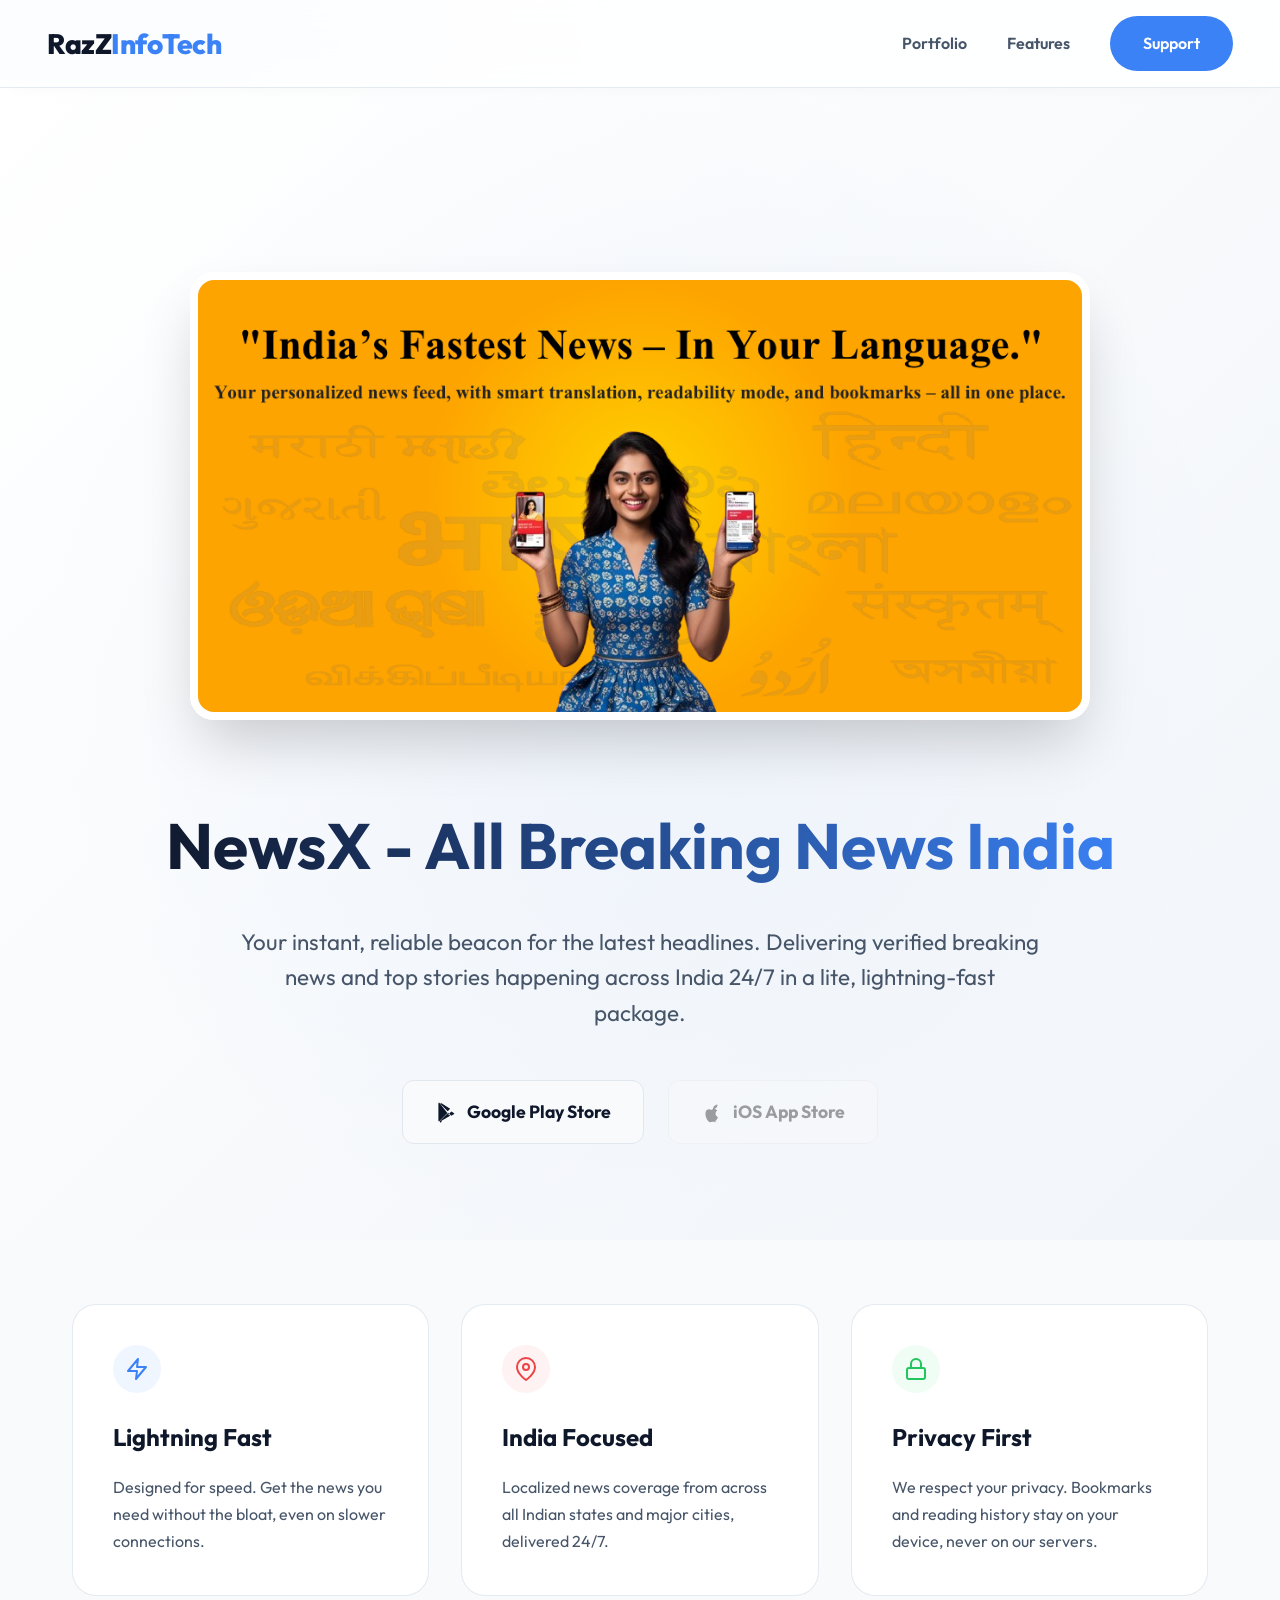
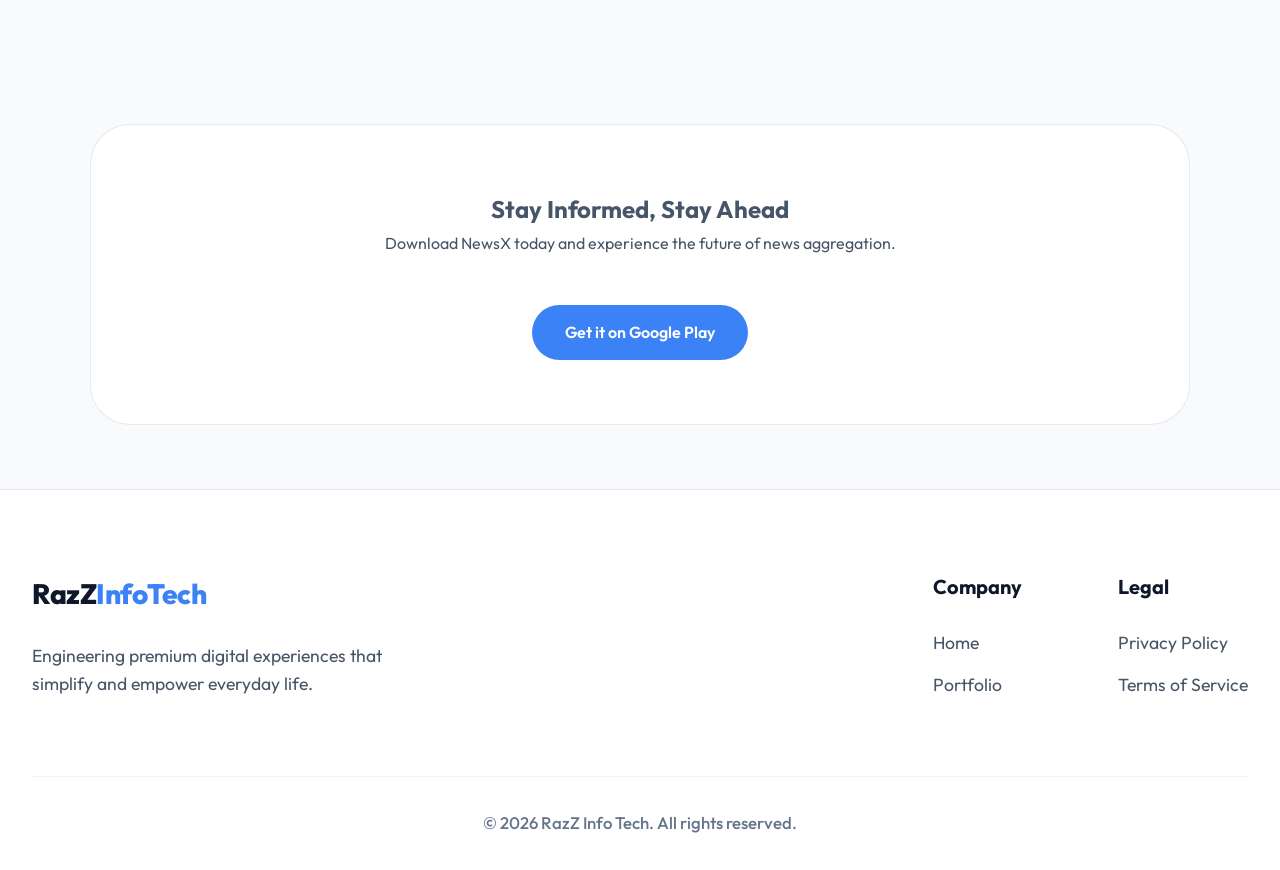
==== newsx.html @ 95f88bb5 "Add files via upload" ====
<!DOCTYPE html>
<html lang="en">
<head>
    <meta charset="UTF-8">
    <meta name="viewport" content="width=device-width, initial-scale=1.0">
    <title>NewsX - All Breaking News India | RazZ Info Tech</title>
    <meta name="description" content="Get real-time Indian news with NewsX. Fast, lite, and privacy-focused news aggregator for the latest headlines.">
    <link rel="stylesheet" href="styles.css">
    <link rel="preconnect" href="https://fonts.googleapis.com">
    <link rel="preconnect" href="https://fonts.gstatic.com" crossorigin>
    <link href="https://fonts.googleapis.com/css2?family=Outfit:wght@300;400;500;600;700;800&display=swap" rel="stylesheet">
</head>
<body>
    <!-- Navbar -->
    <nav class="navbar">
        <div class="nav-content">
            <a href="index.html" style="text-decoration: none;"><div class="logo">RazZ<span>InfoTech</span></div></a>
            <ul class="nav-links">
                <li><a href="index.html#applications">Portfolio</a></li>
                <li><a href="#features">Features</a></li>
                <li><a href="index.html#contact" class="btn-primary nav-btn">Support</a></li>
            </ul>
        </div>
    </nav>

    <!-- App Hero Section -->
    <header class="app-hero">
        <div class="app-hero-content animate-on-scroll">
            <img src="Feature_graphics.png" alt="NewsX Feature Graphic" class="app-feature-graphic">
            <h1>NewsX - All Breaking News India</h1>
            <p class="hero-desc">Your instant, reliable beacon for the latest headlines. Delivering verified breaking news and top stories happening across India 24/7 in a lite, lightning-fast package.</p>
            
            <div class="hero-actions" style="justify-content: center;">
                <a href="https://play.google.com/store/apps/details?id=com.kv.newsx.lite" target="_blank" class="store-btn" style="padding: 1rem 2rem; font-size: 1.1rem;">
                    <svg viewBox="0 0 24 24" width="24" height="24" fill="currentColor"><path d="M4 2.529C3.606 2.766 3.398 3.256 3.398 3.864v16.273c0 .607.208 1.098.602 1.334l.053.03 8.35-8.384v-.234L4.053 2.5l-.053.029zM12.923 12.39L16.28 15.75l2.457-1.393c.7-.393.7-1.042 0-1.436L16.28 11.53l-3.357 3.358v-2.498zm-8.23-9.176l8.03 8.046 2.454-2.46L6.5 3.37c-.7-.394-1.258-.066-1.258.742l-.55-1.018zM6.5 20.63l8.675-4.945-2.455-2.46-8.03 8.046.55 1.018c0 .808.56.113 1.26-.28z"/></svg>
                    Google Play Store
                </a>
                <a href="#" class="store-btn disabled" style="padding: 1rem 2rem; font-size: 1.1rem;">
                    <svg viewBox="0 0 24 24" width="24" height="24" fill="currentColor"><path d="M16.365 21.442c-.528.252-1.291.688-2.094.688s-1.411-.328-2.527-.328c-1.144 0-1.802.34-2.556.34-.841 0-1.74-.528-2.465-1.57C5.034 18.156 3.659 13.916 4.978 11.08c.552-1.189 1.625-1.928 2.825-1.928 1.055 0 1.956.657 2.527.657.57 0 1.57-.743 2.888-.743 1.259 0 2.373.57 3.064 1.543-2.613 1.514-2.186 5.414.656 6.543-.585 1.5-1.682 3.125-2.738 4.258-.29.317-.61.644-1.026.832h.001zM11.972 9.088c-.143-2.484 2.14-4.57 4.542-4.685.257 2.427-2.14 4.885-4.542 4.685z"/></svg>
                    iOS App Store
                </a>
            </div>
        </div>
    </header>

    <main id="features">
        <section class="feature-grid">
            <div class="feature-item animate-on-scroll delay-1">
                <div class="contact-icon" style="margin-bottom: 1.5rem; width: fit-content;">
                    <svg width="24" height="24" viewBox="0 0 24 24" fill="none" stroke="currentColor" stroke-width="2" stroke-linecap="round" stroke-linejoin="round"><path d="M13 2L3 14h9l-1 8 10-12h-9l1-8z"/></svg>
                </div>
                <h3>Lightning Fast</h3>
                <p>Designed for speed. Get the news you need without the bloat, even on slower connections.</p>
            </div>
            <div class="feature-item animate-on-scroll delay-2">
                <div class="contact-icon" style="margin-bottom: 1.5rem; width: fit-content; background: #fef2f2; color: #ef4444;">
                    <svg width="24" height="24" viewBox="0 0 24 24" fill="none" stroke="currentColor" stroke-width="2" stroke-linecap="round" stroke-linejoin="round"><path d="M21 10c0 7-9 13-9 13s-9-6-9-13a9 9 0 0 1 18 0z"/><circle cx="12" cy="10" r="3"/></svg>
                </div>
                <h3>India Focused</h3>
                <p>Localized news coverage from across all Indian states and major cities, delivered 24/7.</p>
            </div>
            <div class="feature-item animate-on-scroll delay-3">
                <div class="contact-icon" style="margin-bottom: 1.5rem; width: fit-content; background: #f0fdf4; color: #22c55e;">
                    <svg width="24" height="24" viewBox="0 0 24 24" fill="none" stroke="currentColor" stroke-width="2" stroke-linecap="round" stroke-linejoin="round"><rect width="18" height="11" x="3" y="11" rx="2" ry="2"/><path d="M7 11V7a5 5 0 0 1 10 0v4"/></svg>
                </div>
                <h3>Privacy First</h3>
                <p>We respect your privacy. Bookmarks and reading history stay on your device, never on our servers.</p>
            </div>
        </section>

        <!-- CTA Section -->
        <section class="app-cta-section animate-on-scroll">
            <div class="cta-content">
                <h2>Stay Informed, Stay Ahead</h2>
                <p>Download NewsX today and experience the future of news aggregation.</p>
                <div class="hero-actions" style="justify-content: center;">
                    <a href="https://play.google.com/store/apps/details?id=com.kv.newsx.lite" target="_blank" class="btn-primary">Get it on Google Play</a>
                </div>
            </div>
        </section>
    </main>

    <footer class="footer">
        <div class="footer-wrapper">
            <div class="footer-brand">
                <div class="footer-logo">RazZ<span>InfoTech</span></div>
                <p>Engineering premium digital experiences that simplify and empower everyday life.</p>
            </div>
            <div class="footer-links">
                <div class="link-group">
                    <h4>Company</h4>
                    <a href="index.html">Home</a>
                    <a href="index.html#applications">Portfolio</a>
                </div>
                <div class="link-group">
                    <h4>Legal</h4>
                    <a href="privacy-policy.html">Privacy Policy</a>
                    <a href="terms-of-service.html">Terms of Service</a>
                </div>
            </div>
        </div>
        <div class="footer-bottom">
            <p>&copy; 2026 RazZ Info Tech. All rights reserved.</p>
        </div>
    </footer>

    <script>
        document.addEventListener("DOMContentLoaded", () => {
            const observerOptions = {
                root: null,
                rootMargin: '0px',
                threshold: 0.15
            };

            const observer = new IntersectionObserver((entries, observer) => {
                entries.forEach(entry => {
                    if (entry.isIntersecting) {
                        entry.target.classList.add('is-visible');
                        observer.unobserve(entry.target);
                    }
                });
            }, observerOptions);

            const animatedElements = document.querySelectorAll('.animate-on-scroll');
            animatedElements.forEach(el => observer.observe(el));
        });
    </script>
</body>
</html>
---- styles.css ----
:root {
    --bg-main: #f8fafc;
    --text-heading: #0f172a;
    --text-body: #475569;
    --primary-accent: #3b82f6;
    --primary-hover: #2563eb;
    --card-bg: rgba(255, 255, 255, 0.9);
    --card-border: rgba(226, 232, 240, 0.9);
    --card-shadow: 0 20px 40px -15px rgba(15, 23, 42, 0.05);
    --card-shadow-hover: 0 40px 60px -15px rgba(15, 23, 42, 0.15);
    
    /* Animation offsets */
    --animation-distance: 50px;
}

* {
    box-sizing: border-box;
    margin: 0;
    padding: 0;
}

/* Smooth Scrolling */
html {
    scroll-behavior: smooth;
    scroll-padding-top: 100px;
}

body {
    background-color: var(--bg-main);
    color: var(--text-body);
    font-family: 'Outfit', -apple-system, BlinkMacSystemFont, "Segoe UI", Roboto, sans-serif;
    line-height: 1.7;
    overflow-x: hidden;
    position: relative;
    padding-top: 80px; 
}

/* Scroll Animations Base Classes */
.animate-on-scroll {
    opacity: 0;
    transform: translateY(var(--animation-distance));
    transition: opacity 0.8s cubic-bezier(0.16, 1, 0.3, 1), transform 0.8s cubic-bezier(0.16, 1, 0.3, 1);
}

.animate-on-scroll.is-visible {
    opacity: 1;
    transform: translateY(0);
}

.delay-1 { transition-delay: 0.15s; }
.delay-2 { transition-delay: 0.3s; }
.delay-3 { transition-delay: 0.45s; }

/* Navbar */
.navbar {
    position: fixed;
    top: 0;
    left: 0;
    width: 100%;
    background: rgba(255, 255, 255, 0.85);
    backdrop-filter: blur(16px);
    -webkit-backdrop-filter: blur(16px);
    border-bottom: 1px solid var(--card-border);
    z-index: 1000;
    padding: 1rem 0;
    box-shadow: 0 4px 20px -10px rgba(0,0,0,0.05);
}

.nav-content {
    max-width: 1250px;
    margin: 0 auto;
    padding: 0 2rem;
    display: flex;
    justify-content: space-between;
    align-items: center;
}

.logo, .footer-logo {
    font-size: 1.75rem;
    font-weight: 800;
    color: var(--text-heading);
    letter-spacing: -0.5px;
}

.logo span, .footer-logo span {
    color: var(--primary-accent);
}

.nav-links {
    list-style: none;
    display: flex;
    gap: 2.5rem;
    align-items: center;
}

.nav-links a {
    text-decoration: none;
    color: var(--text-body);
    font-weight: 600;
    transition: color 0.2s;
}

.nav-links a:hover {
    color: var(--primary-accent);
}

/* Buttons */
.btn-primary {
    background: var(--primary-accent);
    color: white !important;
    padding: 0.8rem 2rem;
    border-radius: 100px;
    font-weight: 600;
    text-decoration: none;
    transition: all 0.3s;
    border: 1px solid transparent;
    display: inline-block;
}

.btn-primary:hover {
    background: var(--primary-hover);
    transform: translateY(-3px);
    box-shadow: 0 15px 25px -5px rgba(59, 130, 246, 0.4);
}

.btn-secondary {
    background: white;
    color: var(--text-heading);
    padding: 0.8rem 2rem;
    border-radius: 100px;
    font-weight: 600;
    text-decoration: none;
    transition: all 0.3s;
    border: 1px solid #cbd5e1;
    display: inline-block;
}

.btn-secondary:hover {
    border-color: var(--primary-accent);
    color: var(--primary-accent);
    transform: translateY(-3px);
    box-shadow: 0 15px 25px -5px rgba(0, 0, 0, 0.05);
}

/* Background Animated Gradient */
body::before, body::after {
    content: '';
    position: fixed;
    border-radius: 50%;
    filter: blur(100px);
    z-index: -1;
    animation: float 25s infinite ease-in-out alternate;
    opacity: 0.6;
}

body::before {
    width: 60vw;
    height: 60vw;
    background: radial-gradient(circle, rgba(147, 197, 253, 0.6) 0%, rgba(255, 255, 255, 0) 70%);
    top: -20vw;
    left: -20vw;
}

body::after {
    width: 50vw;
    height: 50vw;
    background: radial-gradient(circle, rgba(196, 181, 253, 0.5) 0%, rgba(255, 255, 255, 0) 70%);
    bottom: -15vw;
    right: -10vw;
    animation-delay: -12s;
}

@keyframes float {
    0% { transform: scale(1) translate(0, 0); }
    100% { transform: scale(1.1) translate(3%, 5%); }
}

/* Hero Section */
.hero {
    min-height: 80vh;
    display: flex;
    align-items: center;
    padding: 8rem 2rem 4rem;
    max-width: 1300px;
    margin: 0 auto;
}

.hero-container {
    display: flex;
    align-items: center;
    gap: 5rem;
    width: 100%;
}

.hero-text {
    flex: 1.1;
}

.hero-actions {
    display: flex;
    gap: 1.5rem;
    margin-top: 3rem;
}

.badge {
    display: inline-block;
    padding: 0.5rem 1.25rem;
    background: #eff6ff;
    border: 1px solid #bfdbfe;
    border-radius: 100px;
    font-size: 0.9rem;
    font-weight: 700;
    letter-spacing: 1px;
    text-transform: uppercase;
    margin-bottom: 2rem;
    color: #1d4ed8;
}

.hero h1 {
    font-size: 4.8rem;
    font-weight: 800;
    margin-bottom: 1.5rem;
    line-height: 1.05;
    color: var(--text-heading);
    letter-spacing: -1.5px;
}

@media (max-width: 600px) {
    .hero h1 {
        font-size: 2.8rem;
    }
}

.hero p {
    font-size: 1.35rem;
    color: var(--text-body);
    font-weight: 400;
    line-height: 1.7;
}

.hero-image {
    flex: 0.9;
    position: relative;
}

.image-wrapper {
    position: relative;
    border-radius: 36px;
    z-index: 2;
    background: white;
    padding: 1rem;
    box-shadow: 0 40px 80px -20px rgba(0,0,0,0.15);
    transform: rotate(2deg) translateY(-10px);
    transition: transform 0.6s cubic-bezier(0.16, 1, 0.3, 1);
}

.image-wrapper:hover {
    transform: rotate(0deg) scale(1.03);
}

.image-wrapper img {
    width: 100%;
    height: auto;
    border-radius: 26px;
    display: block;
}

/* About Section */
.about-section {
    max-width: 1000px;
    margin: 2rem auto 6rem;
    padding: 0 2rem;
}

.about-glass {
    padding: 4rem 5rem;
    background: linear-gradient(135deg, rgba(255, 255, 255, 0.95), rgba(255, 255, 255, 0.8));
    border: 1px solid #e2e8f0;
}

.about-section h2 {
    font-size: 3rem;
    font-weight: 800;
    margin-bottom: 2rem;
    color: var(--primary-accent);
    letter-spacing: -1px;
}

.about-section p {
    font-size: 1.3rem;
    color: var(--text-body);
    line-height: 1.8;
    font-weight: 400;
}

/* Glassmorphism Containers Default */
.glass-container {
    background: var(--card-bg);
    backdrop-filter: blur(20px);
    border: 1px solid var(--card-border);
    border-radius: 32px;
    padding: 5rem 4rem;
    box-shadow: var(--card-shadow);
    text-align: center;
}

/* Apps Section */
.apps-section {
    padding: 6rem 2rem;
    max-width: 1300px;
    margin: 0 auto;
}

.apps-section h2 {
    text-align: center;
    font-size: 3.5rem;
    font-weight: 800;
    margin-bottom: 5rem;
    color: var(--text-heading);
    letter-spacing: -1px;
}

.app-grid {
    display: grid;
    grid-template-columns: repeat(auto-fit, minmax(300px, 1fr));
    gap: 2.5rem;
}

@media (max-width: 400px) {
    .app-grid {
        grid-template-columns: 1fr;
    }
}

.app-card {
    background: var(--card-bg);
    border: 1px solid var(--card-border);
    border-radius: 32px;
    padding: 2.5rem;
    transition: all 0.5s cubic-bezier(0.16, 1, 0.3, 1);
    backdrop-filter: blur(12px);
    display: flex;
    flex-direction: column;
    box-shadow: var(--card-shadow);
    overflow: hidden;
}

.app-card:hover {
    transform: translateY(-16px);
    box-shadow: var(--card-shadow-hover);
    border-color: #bfdbfe;
    background: white;
}

.app-image {
    width: 100%;
    height: 260px;
    border-radius: 20px;
    overflow: hidden;
    margin-bottom: 2.5rem;
    position: relative;
    background: #f1f5f9;
}

.app-image img {
    width: 100%;
    height: 100%;
    object-fit: cover;
    transition: transform 0.8s cubic-bezier(0.16, 1, 0.3, 1);
}

.app-card:hover .app-image img {
    transform: scale(1.1);
}

.icon-overlay {
    position: absolute;
    bottom: 20px;
    left: 20px;
    width: 60px;
    height: 60px;
    border-radius: 16px;
    display: flex;
    align-items: center;
    justify-content: center;
    color: white;
    box-shadow: 0 15px 30px rgba(0,0,0,0.25);
    border: 3px solid white;
}

.blue-gradient { background: linear-gradient(135deg, #60a5fa, #2563eb); }
.red-gradient { background: linear-gradient(135deg, #f87171, #dc2626); }
.purple-gradient { background: linear-gradient(135deg, #c084fc, #7e22ce); }

.app-card h3 {
    font-size: 1.8rem;
    margin-bottom: 1rem;
    color: var(--text-heading);
    font-weight: 700;
    letter-spacing: -0.5px;
}

.app-card p {
    color: var(--text-body);
    font-size: 1.1rem;
    line-height: 1.7;
}

/* Store Buttons */
.store-links {
    display: flex;
    flex-wrap: wrap;
    gap: 0.75rem;
    margin-top: auto;
    padding-top: 1.5rem;
}

.store-btn {
    display: flex;
    align-items: center;
    gap: 0.5rem;
    padding: 0.6rem 1.2rem;
    background: #f8fafc;
    border-radius: 12px;
    text-decoration: none;
    color: var(--text-heading);
    font-size: 0.95rem;
    font-weight: 700;
    transition: all 0.3s cubic-bezier(0.16, 1, 0.3, 1);
    border: 1px solid #e2e8f0;
}

.store-btn:hover {
    background: #ffffff;
    border-color: #bfdbfe;
    transform: translateY(-3px);
    box-shadow: 0 10px 15px -3px rgba(59, 130, 246, 0.1);
    color: var(--primary-accent);
}

.store-btn svg {
    fill: currentColor;
}

.store-btn.disabled {
    opacity: 0.4;
    pointer-events: none;
    filter: grayscale(100%);
}

/* Contact Section */
.contact-section {
    padding: 6rem 2rem 8rem;
    display: flex;
    justify-content: center;
    max-width: 950px;
    margin: 0 auto;
}

.contact-glass {
    flex: 1;
    background: linear-gradient(180deg, rgba(255,255,255,0.95) 0%, rgba(255,255,255,0.85) 100%);
    box-shadow: 0 25px 50px -12px rgba(0,0,0,0.1);
}

.contact-section h2 {
    font-size: 3.5rem;
    font-weight: 800;
    margin-bottom: 1.5rem;
    color: var(--text-heading);
    letter-spacing: -1px;
}

.contact-desc {
    color: var(--text-body);
    margin-bottom: 3.5rem;
    font-size: 1.25rem;
}

.contact-methods {
    display: flex;
    flex-direction: column;
    gap: 1.5rem;
    align-items: center;
}

.contact-item {
    display: flex;
    align-items: center;
    gap: 1.5rem;
    font-size: 1.3rem;
    background: #ffffff;
    padding: 1.2rem 3rem;
    border-radius: 100px;
    border: 1px solid #e2e8f0;
    transition: all 0.3s cubic-bezier(0.16, 1, 0.3, 1);
    width: 100%;
    max-width: 550px;
    box-shadow: 0 4px 6px -1px rgba(0, 0, 0, 0.05);
}

.contact-item:hover {
    background: #f8fafc;
    border-color: #cbd5e1;
    transform: translateY(-4px);
    box-shadow: 0 15px 25px -4px rgba(0, 0, 0, 0.08);
}

.contact-icon {
    color: var(--primary-accent);
    display: flex;
    align-items: center;
    background: #eff6ff;
    padding: 12px;
    border-radius: 50%;
}

.contact-item a {
    color: var(--text-heading);
    text-decoration: none;
    transition: color 0.2s ease;
    font-weight: 600;
}

.contact-item:hover a {
    color: var(--primary-accent);
}

/* Footer Advanced */
.footer {
    border-top: 1px solid #e2e8f0;
    background: #ffffff;
    padding: 5rem 2rem 2rem;
    margin-top: 4rem;
}

/* Legal Text Pages */
.text-page {
    text-align: left;
    max-width: 950px;
    margin: 4rem auto 8rem;
    padding: 4rem 5rem;
}

.text-page h1 {
    font-size: 3.5rem;
    color: var(--text-heading);
    margin-bottom: 0.5rem;
    letter-spacing: -1.5px;
}

.text-page h2 {
    font-size: 1.8rem;
    color: var(--text-heading);
    margin-top: 3rem;
    margin-bottom: 1rem;
    font-weight: 700;
}

.text-page p, .text-page ul {
    margin-bottom: 1.25rem;
    font-size: 1.15rem;
    color: var(--text-body);
    line-height: 1.8;
}

.text-page ul {
    padding-left: 2rem;
}

.text-page a {
    color: var(--primary-accent);
    text-decoration: none;
    font-weight: 600;
}

.text-page a:hover {
    text-decoration: underline;
}

.footer-wrapper {
    max-width: 1250px;
    margin: 0 auto;
    display: flex;
    justify-content: space-between;
    gap: 4rem;
    margin-bottom: 4rem;
}

.footer-brand {
    flex: 1;
    max-width: 400px;
}

.footer-brand p {
    margin-top: 1.5rem;
    color: var(--text-body);
    font-size: 1.1rem;
    line-height: 1.6;
}

.footer-links {
    display: flex;
    gap: 6rem;
}

.link-group h4 {
    font-size: 1.25rem;
    font-weight: 700;
    color: var(--text-heading);
    margin-bottom: 1.5rem;
}

.link-group a {
    display: block;
    color: var(--text-body);
    text-decoration: none;
    margin-bottom: 0.75rem;
    font-size: 1.1rem;
    transition: color 0.2s;
}

.link-group a:hover {
    color: var(--primary-accent);
}

.footer-bottom {
    max-width: 1250px;
    margin: 0 auto;
    padding-top: 2rem;
    border-top: 1px solid #f1f5f9;
    text-align: center;
}

.footer-bottom p {
    color: #64748b;
    font-size: 1.05rem;
    font-weight: 500;
}

/* Responsiveness */
@media (max-width: 992px) {
    .hero-container { flex-direction: column; text-align: center; gap: 3rem; }
    .hero-text { align-items: center; display: flex; flex-direction: column; }
    .hero h1 { font-size: 4rem; }
    .footer-wrapper { flex-direction: column; gap: 3rem; text-align: center; align-items: center;}
    .footer-links { gap: 3rem; text-align: left; }
}

@media (max-width: 768px) {
    .nav-links { display: none; }
    .hero { padding: 4rem 1.5rem; }
    .hero h1 { font-size: 3.2rem; }
    .apps-section { padding: 4rem 1.5rem; }
    .glass-container { padding: 3rem 1.5rem; }
    .app-card { padding: 1.25rem; }
    .contact-item { padding: 1rem 1.25rem; font-size: 1rem; }
    
    .hero h1 { font-size: 2.5rem; }
    .hero p { font-size: 1.1rem; }
    .apps-section h2 { font-size: 2.5rem; margin-bottom: 3rem; }
    
    .stats-container { flex-direction: column; gap: 2rem; padding: 2rem; }
    .stat-divider { width: 100px; height: 1px; }
}

/* Dedicated App Page Styles */
.app-hero {
    padding: 12rem 2rem 6rem; /* Increased top padding for fixed navbar */
    background: linear-gradient(135deg, #ffffff 0%, #f1f5f9 100%);
    text-align: center;
    position: relative;
    overflow: hidden;
}

.app-hero::before {
    content: '';
    position: absolute;
    top: 0;
    left: 0;
    width: 100%;
    height: 100%;
    background: radial-gradient(circle at 50% 50%, rgba(59, 130, 246, 0.05) 0%, transparent 70%);
    z-index: 0;
}

.app-hero-content {
    max-width: 1000px;
    margin: 0 auto;
    position: relative;
    z-index: 1;
}

.app-feature-graphic {
    max-width: 900px;
    width: 100%;
    border-radius: 24px;
    box-shadow: 0 30px 60px -12px rgba(0,0,0,0.2);
    margin-bottom: 4rem;
    border: 8px solid white;
}

.app-hero h1 {
    font-size: 4rem;
    margin-bottom: 1.5rem;
    background: linear-gradient(to right, var(--text-heading), var(--primary-accent));
    -webkit-background-clip: text;
    -webkit-text-fill-color: transparent;
}

.hero-desc {
    font-size: 1.4rem;
    color: var(--text-body);
    max-width: 800px;
    margin: 0 auto 3rem;
    line-height: 1.6;
}

@media (max-width: 768px) {
    .hero-desc {
        font-size: 1.1rem;
        margin-bottom: 2rem;
        padding: 0 1rem;
    }
}

.feature-grid {
    display: grid;
    grid-template-columns: repeat(auto-fit, minmax(300px, 1fr));
    gap: 2rem;
    padding: 4rem 2rem;
    max-width: 1200px;
    margin: 0 auto;
}

.feature-item {
    background: white;
    padding: 2.5rem;
    border-radius: 24px;
    border: 1px solid var(--card-border);
    transition: all 0.3s ease;
}

.feature-item:hover {
    transform: translateY(-5px);
    box-shadow: var(--card-shadow);
}

.feature-item h3 {
    font-size: 1.5rem;
    margin-bottom: 1rem;
    color: var(--text-heading);
}

@media (max-width: 768px) {
    .app-hero { padding: 8rem 1.5rem 4rem; }
    .app-hero h1 { font-size: 2.5rem; }
    .app-feature-graphic { margin-bottom: 2rem; }
    .feature-grid { padding: 2rem 1rem; }
    .feature-item { padding: 2rem 1.5rem; }
}

/* App CTA Section */
.app-cta-section {
    background: white;
    margin: 4rem auto;
    max-width: 1100px;
    width: calc(100% - 4rem);
    border-radius: 40px;
    border: 1px solid var(--card-border);
    text-align: center;
    padding: 4rem 2rem;
}

@media (max-width: 768px) {
    .app-cta-section {
        margin: 2rem auto;
        padding: 3rem 1.5rem;
        width: calc(100% - 2rem);
    }
    .app-cta-section h2 { font-size: 2.2rem; }
}
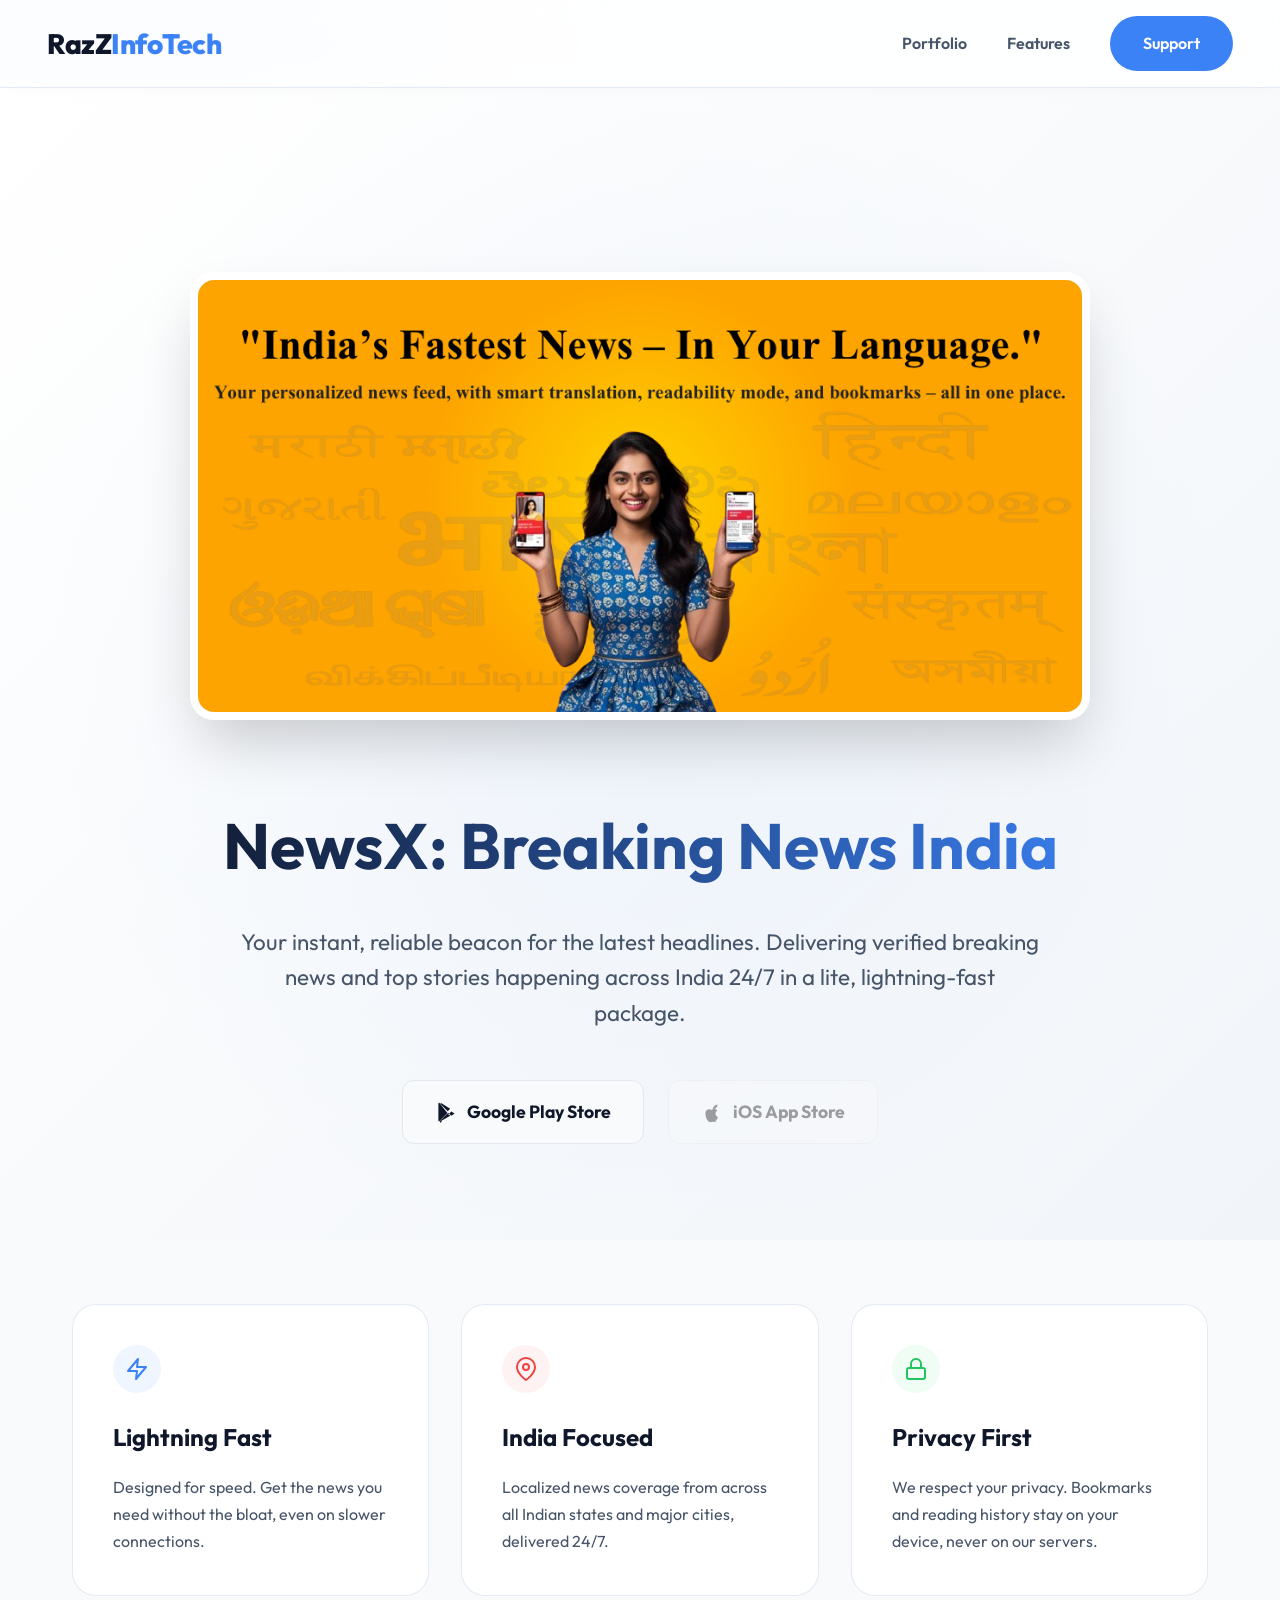
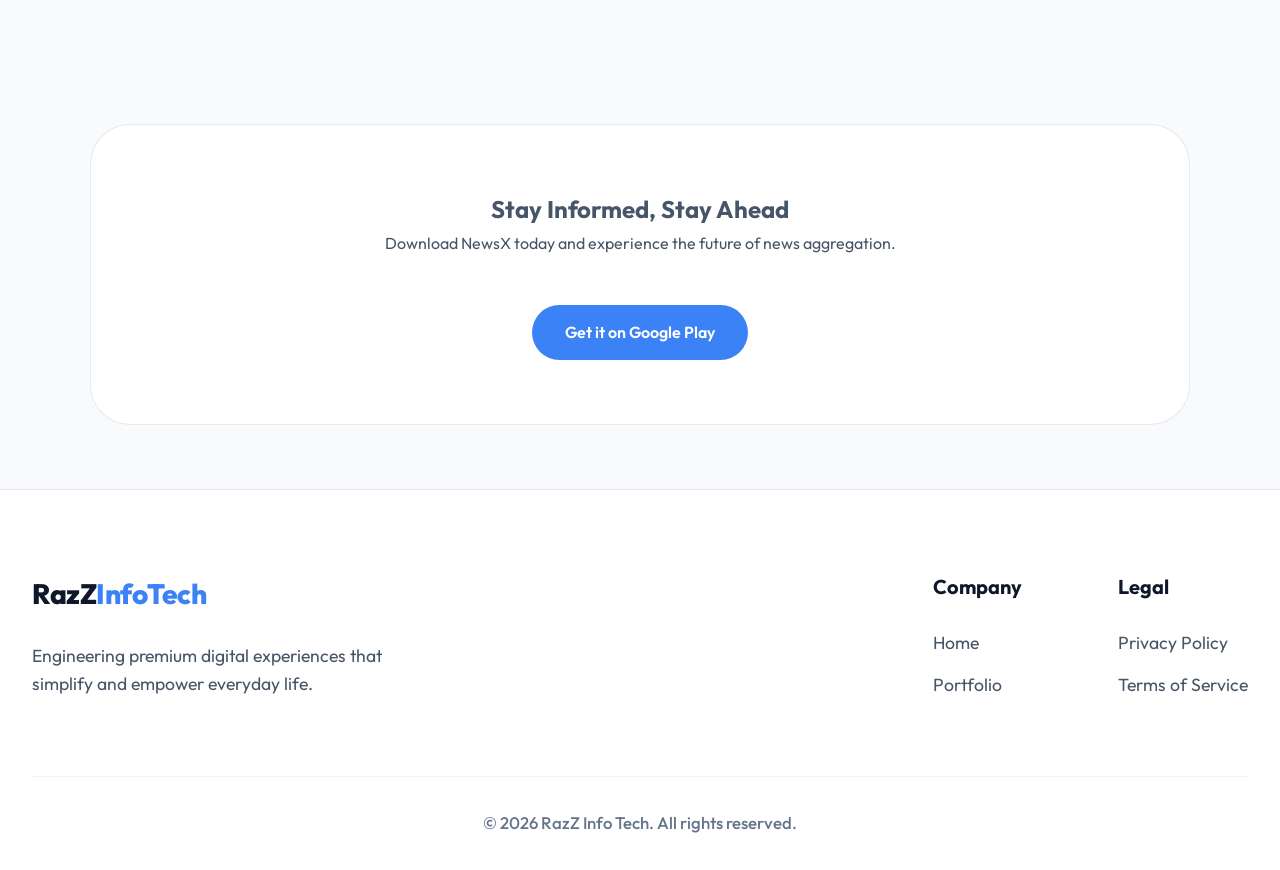
==== commit 8660da77: "Add files via upload" ====
--- a/newsx.html
+++ b/newsx.html
@@ -3,7 +3,7 @@
 <head>
     <meta charset="UTF-8">
     <meta name="viewport" content="width=device-width, initial-scale=1.0">
-    <title>NewsX - All Breaking News India | RazZ Info Tech</title>
+    <title>NewsX: Breaking News India | RazZ Info Tech</title>
     <meta name="description" content="Get real-time Indian news with NewsX. Fast, lite, and privacy-focused news aggregator for the latest headlines.">
     <link rel="stylesheet" href="styles.css">
     <link rel="preconnect" href="https://fonts.googleapis.com">
@@ -27,7 +27,7 @@
     <header class="app-hero">
         <div class="app-hero-content animate-on-scroll">
             <img src="Feature_graphics.png" alt="NewsX Feature Graphic" class="app-feature-graphic">
-            <h1>NewsX - All Breaking News India</h1>
+            <h1>NewsX: Breaking News India</h1>
             <p class="hero-desc">Your instant, reliable beacon for the latest headlines. Delivering verified breaking news and top stories happening across India 24/7 in a lite, lightning-fast package.</p>
             
             <div class="hero-actions" style="justify-content: center;">
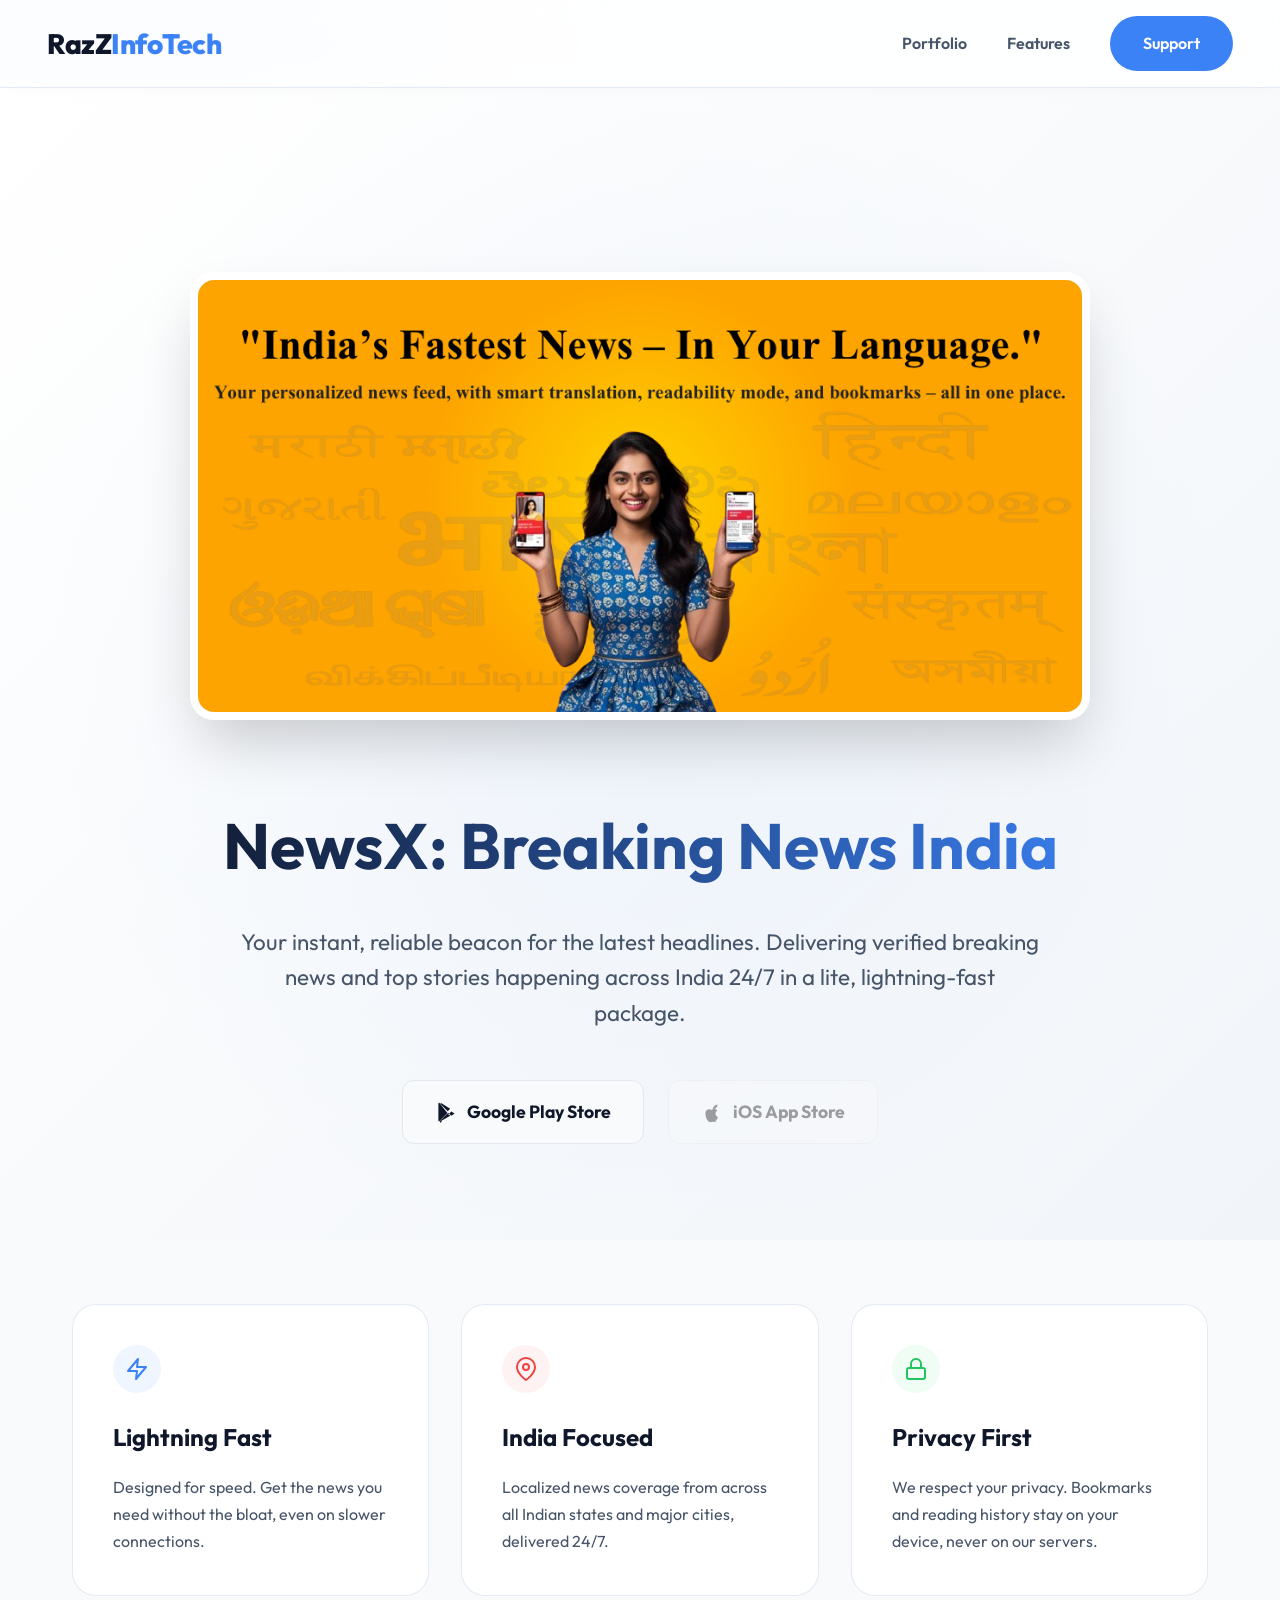
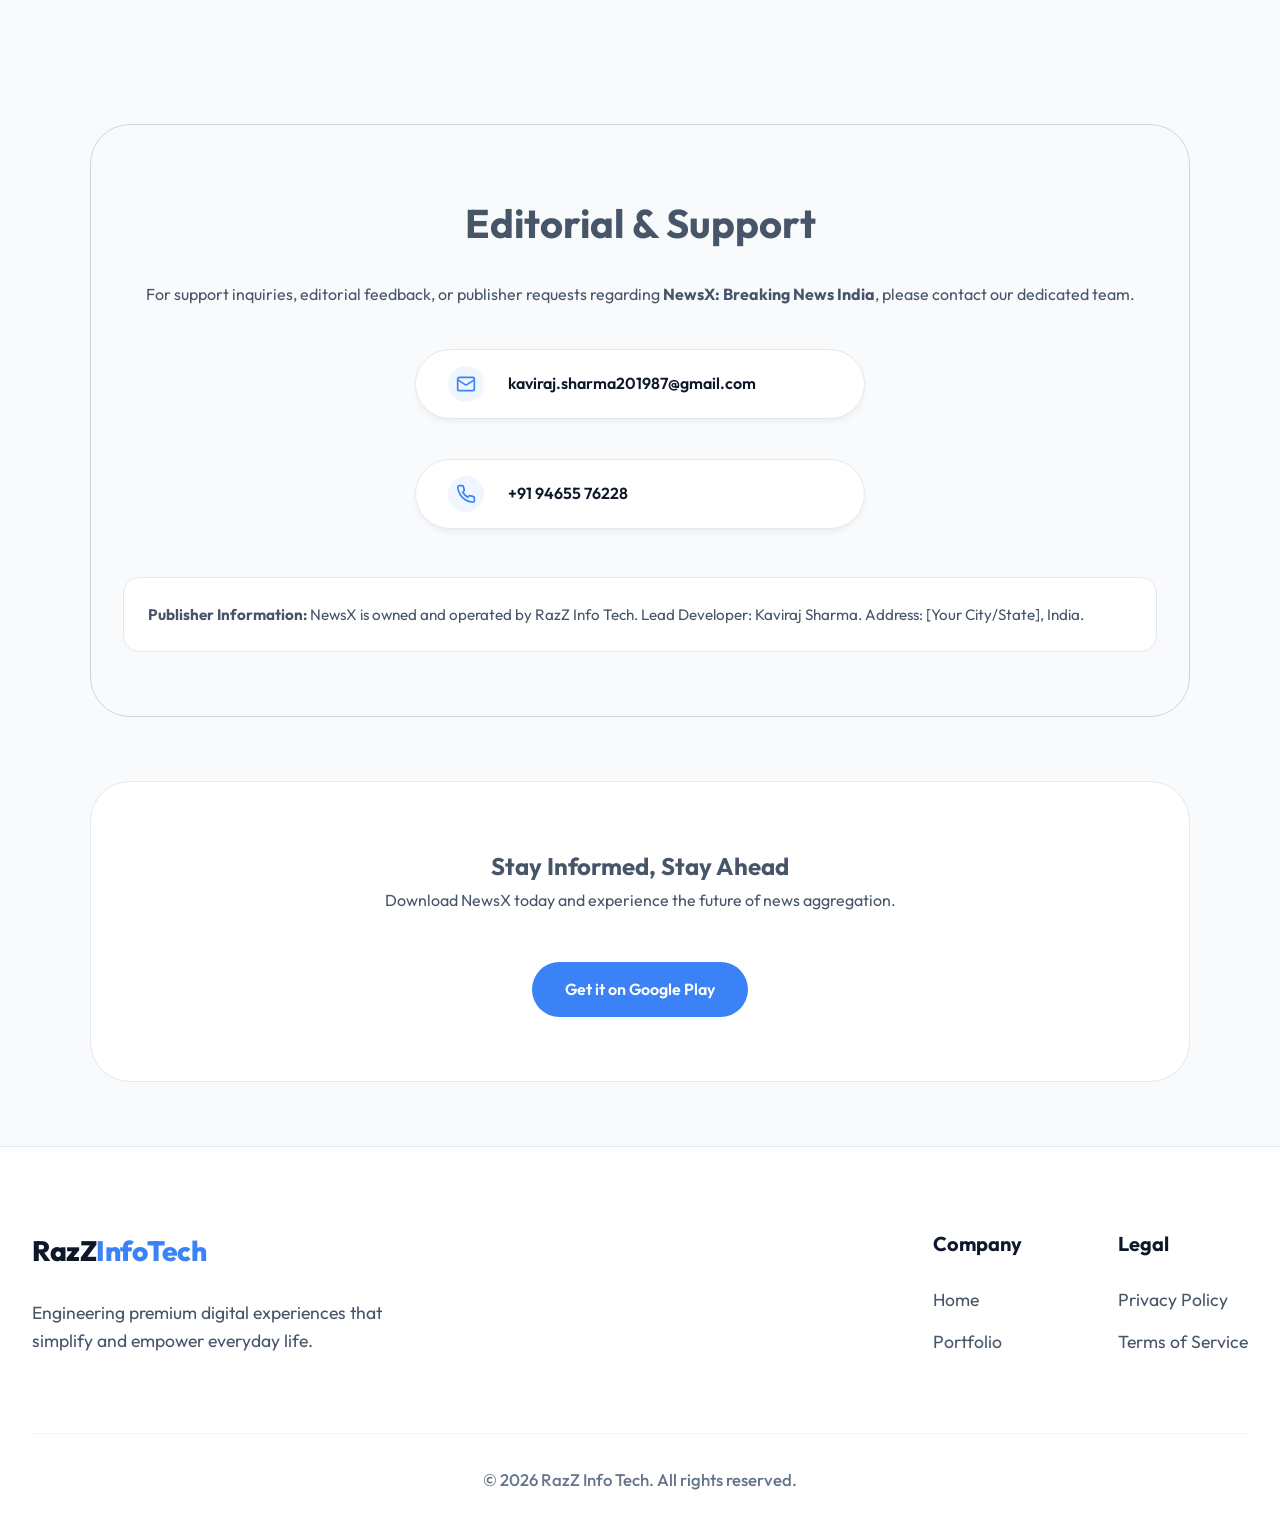
==== commit fcbdec87: "Add files via upload" ====
--- a/newsx.html
+++ b/newsx.html
@@ -68,6 +68,29 @@
             </div>
         </section>
 
+        <!-- Editorial & Contact Transparency Section (Mandatory for Google Play News Policy) -->
+        <section id="support" class="app-cta-section animate-on-scroll" style="background: #f8fafc; border-color: #cbd5e1;">
+            <div class="cta-content">
+                <h2 style="font-size: 2.5rem; margin-bottom: 1.5rem;">Editorial & Support</h2>
+                <p style="margin-bottom: 2.5rem;">For support inquiries, editorial feedback, or publisher requests regarding <strong>NewsX: Breaking News India</strong>, please contact our dedicated team.</p>
+                
+                <div class="contact-methods" style="margin-bottom: 3rem;">
+                    <div class="contact-item" style="max-width: 450px; margin: 0 auto 1rem; padding: 1rem 2rem;">
+                        <div class="contact-icon" style="padding: 8px;"><svg width="20" height="20" viewBox="0 0 24 24" fill="none" stroke="currentColor" stroke-width="2"><rect width="20" height="16" x="2" y="4" rx="2"/><path d="m22 7-8.97 5.7a1.94 1.94 0 0 1-2.06 0L2 7"/></svg></div>
+                        <a href="mailto:kaviraj.sharma201987@gmail.com" style="font-size: 1rem;">kaviraj.sharma201987@gmail.com</a>
+                    </div>
+                    <div class="contact-item" style="max-width: 450px; margin: 0 auto; padding: 1rem 2rem;">
+                        <div class="contact-icon" style="padding: 8px;"><svg width="20" height="20" viewBox="0 0 24 24" fill="none" stroke="currentColor" stroke-width="2"><path d="M22 16.92v3a2 2 0 0 1-2.18 2 19.79 19.79 0 0 1-8.63-3.07 19.5 19.5 0 0 1-6-6 19.79 19.79 0 0 1-3.07-8.67A2 2 0 0 1 4.11 2h3a2 2 0 0 1 2 1.72 12.84 12.84 0 0 0 .7 2.81 2 2 0 0 1-.45 2.11L8.09 9.91a16 16 0 0 0 6 6l1.27-1.27a2 2 0 0 1 2.11-.45 12.84 12.84 0 0 0 2.81.7A2 2 0 0 1 22 16.92z"/></svg></div>
+                        <a href="tel:+919465576228" style="font-size: 1rem;">+91 94655 76228</a>
+                    </div>
+                </div>
+
+                <div style="background: white; padding: 1.5rem; border-radius: 16px; border: 1px solid #e2e8f0; text-align: left; font-size: 0.95rem;">
+                    <p><strong>Publisher Information:</strong> NewsX is owned and operated by RazZ Info Tech. Lead Developer: Kaviraj Sharma. Address: [Your City/State], India.</p>
+                </div>
+            </div>
+        </section>
+
         <!-- CTA Section -->
         <section class="app-cta-section animate-on-scroll">
             <div class="cta-content">
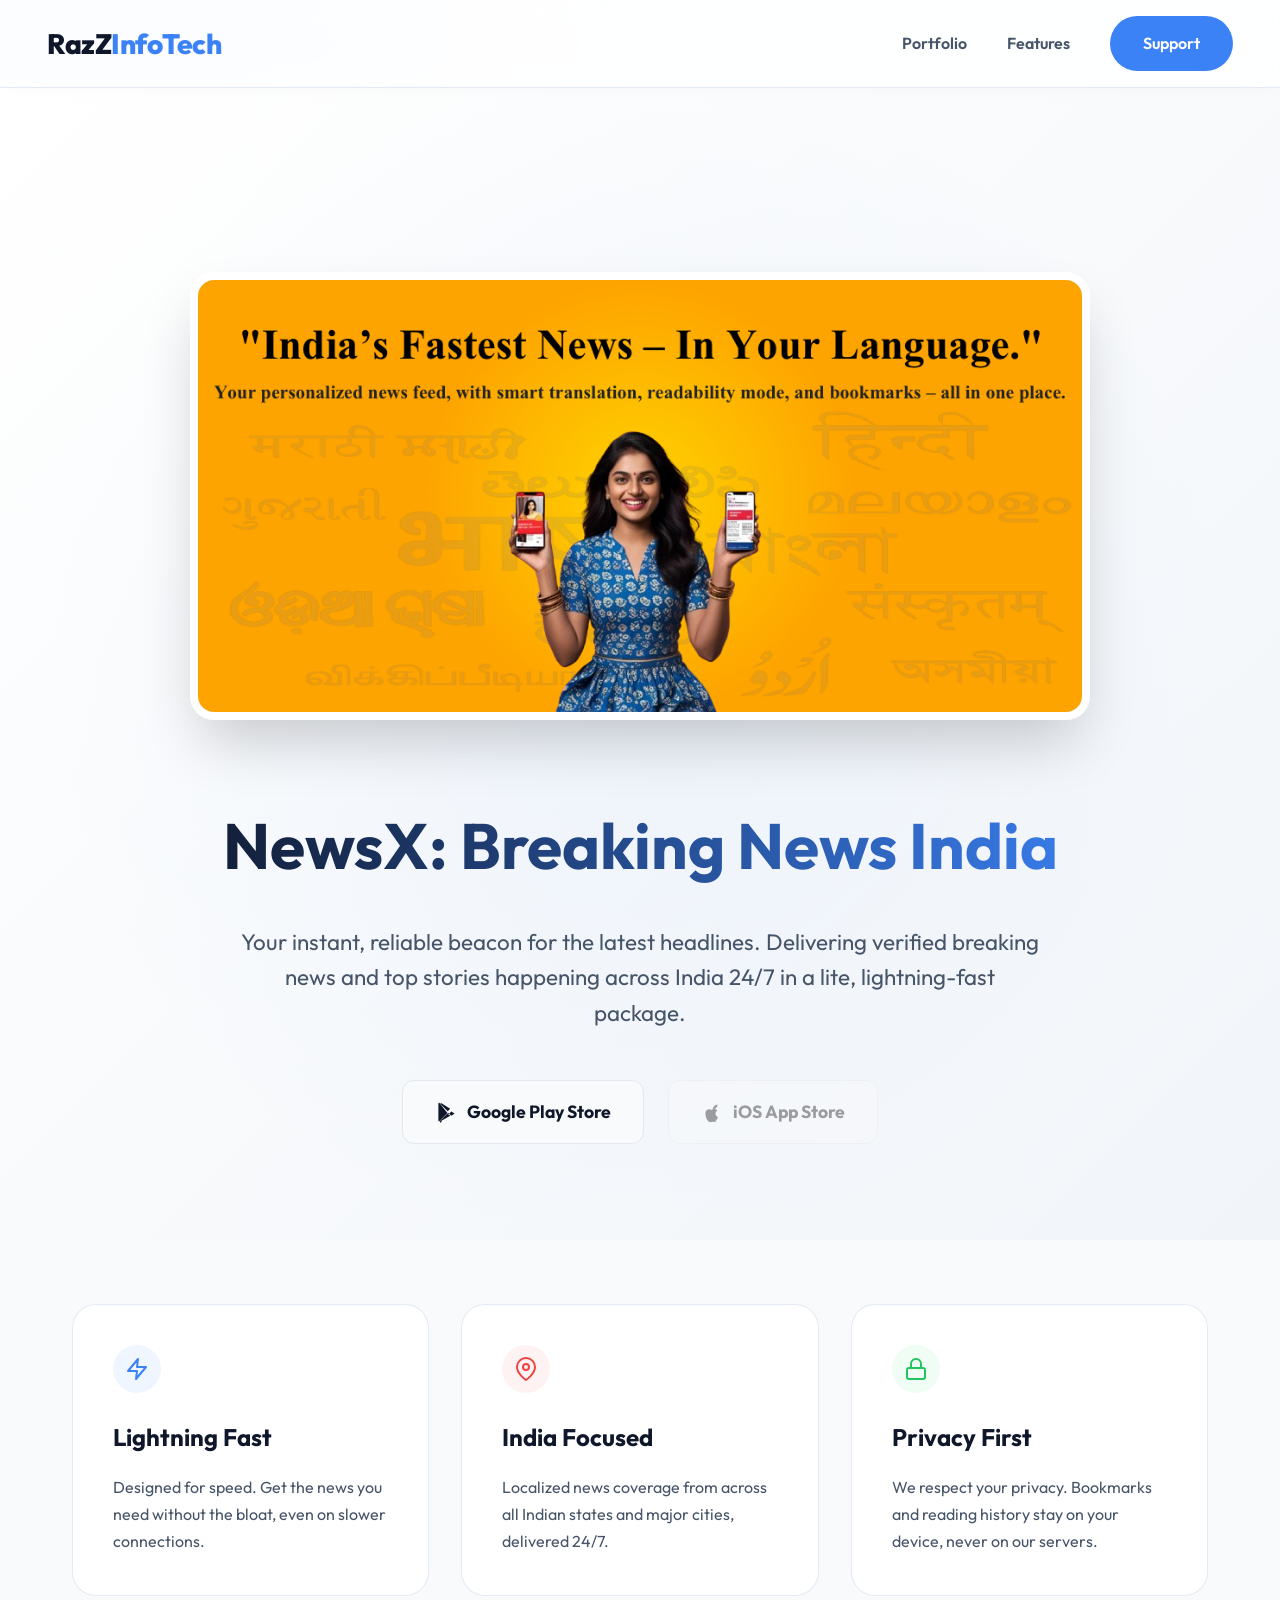
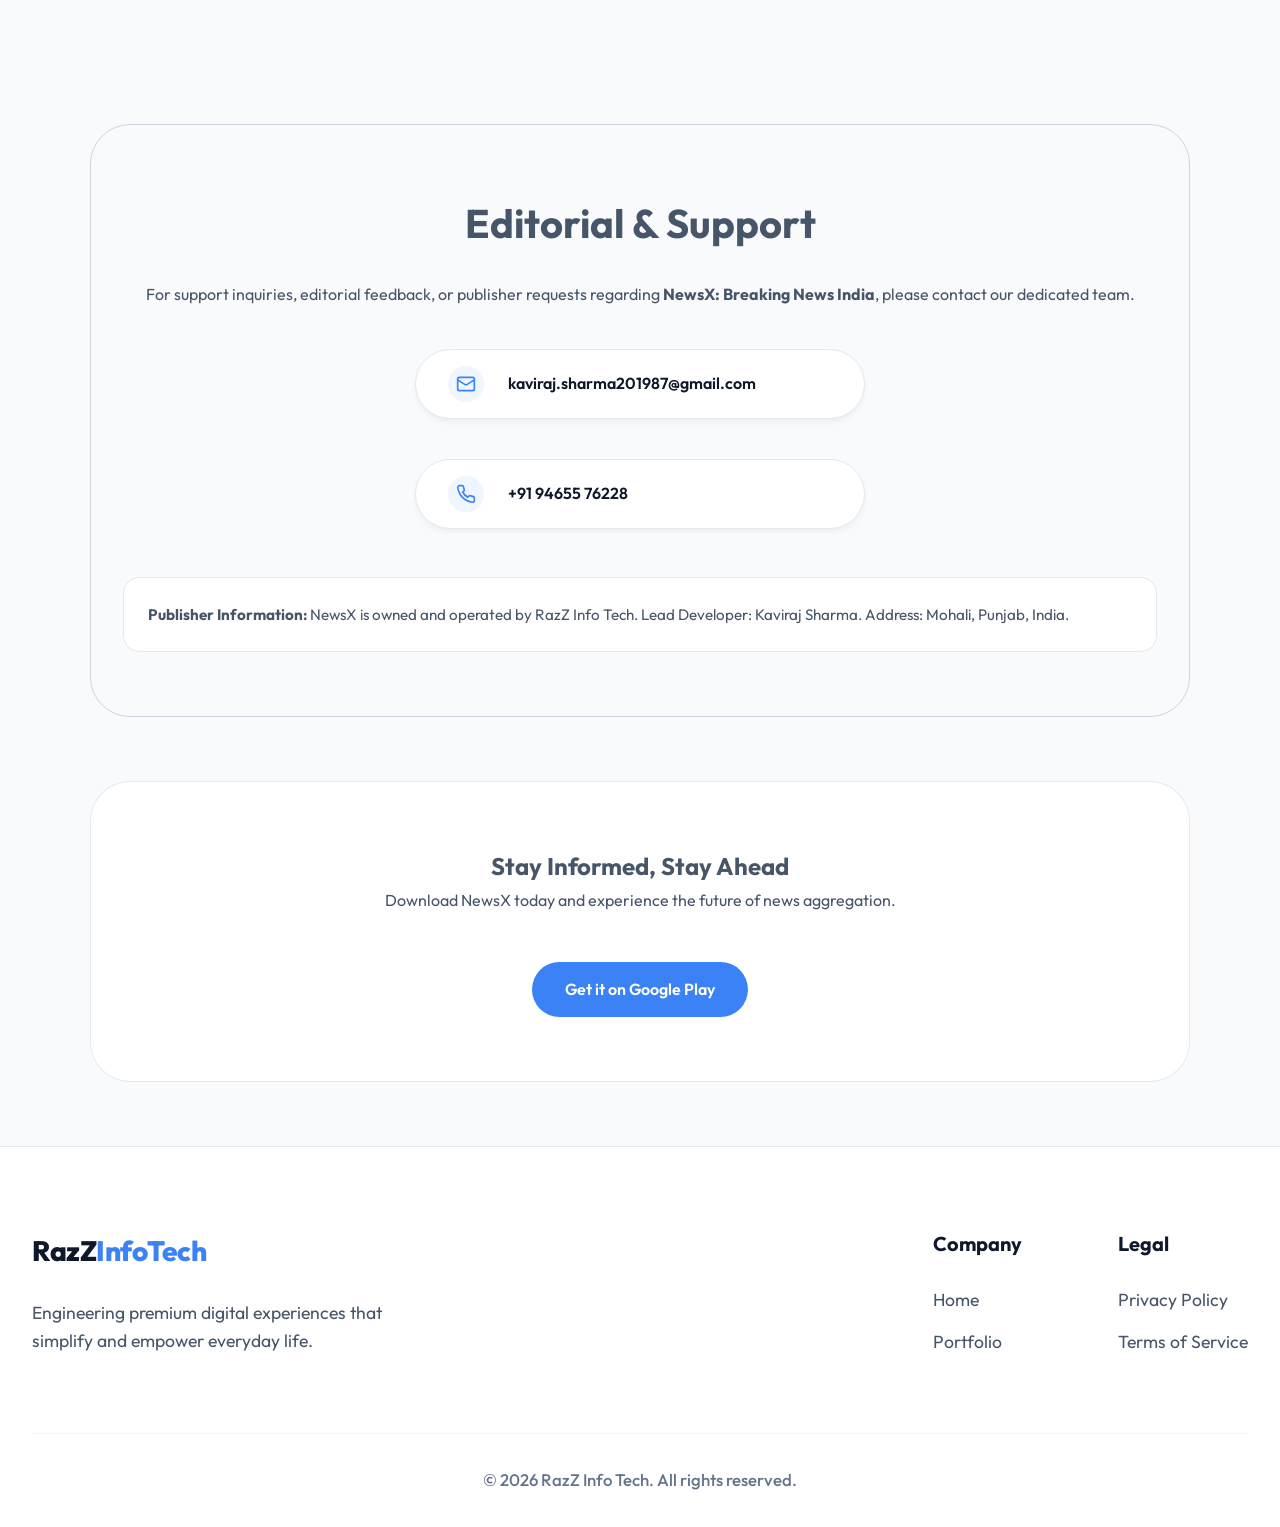
==== commit ab17b9a8: "Add files via upload" ====
--- a/newsx.html
+++ b/newsx.html
@@ -86,7 +86,7 @@
                 </div>
 
                 <div style="background: white; padding: 1.5rem; border-radius: 16px; border: 1px solid #e2e8f0; text-align: left; font-size: 0.95rem;">
-                    <p><strong>Publisher Information:</strong> NewsX is owned and operated by RazZ Info Tech. Lead Developer: Kaviraj Sharma. Address: [Your City/State], India.</p>
+                    <p><strong>Publisher Information:</strong> NewsX is owned and operated by RazZ Info Tech. Lead Developer: Kaviraj Sharma. Address: Mohali, Punjab, India.</p>
                 </div>
             </div>
         </section>
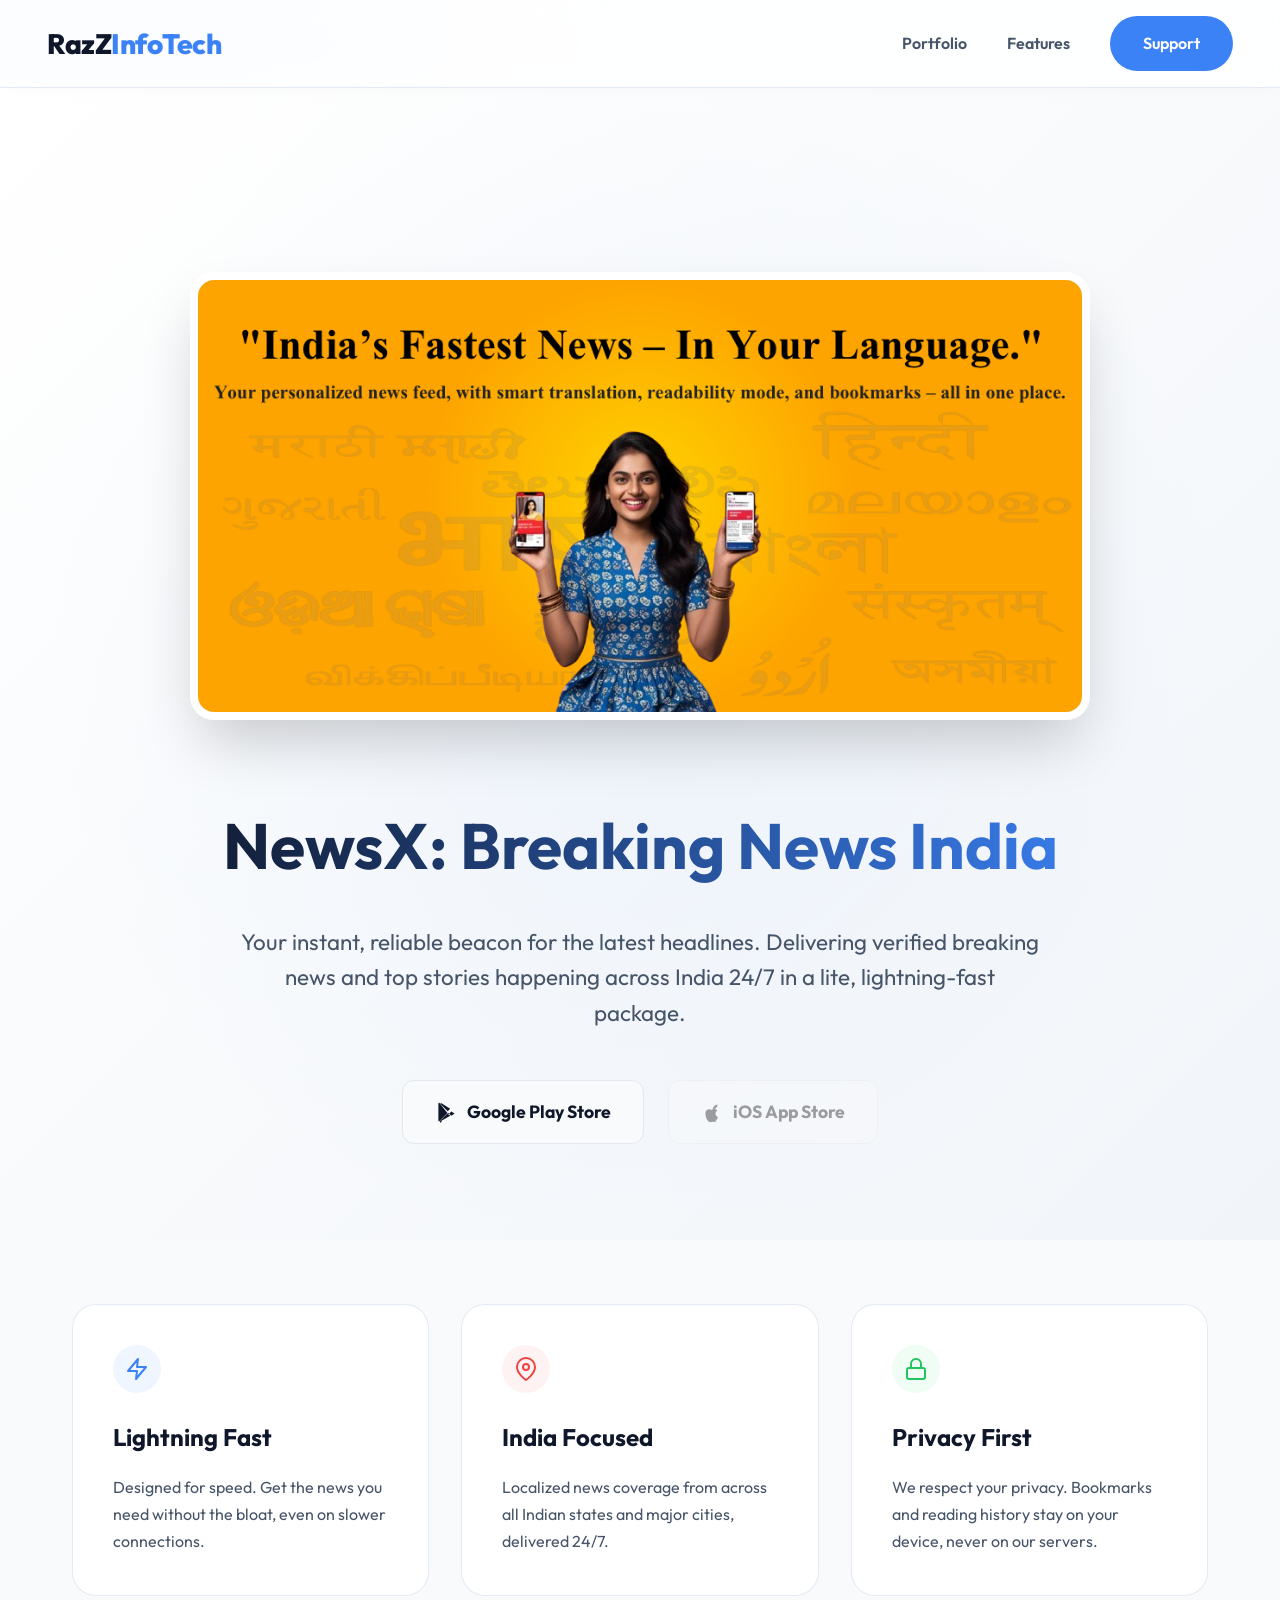
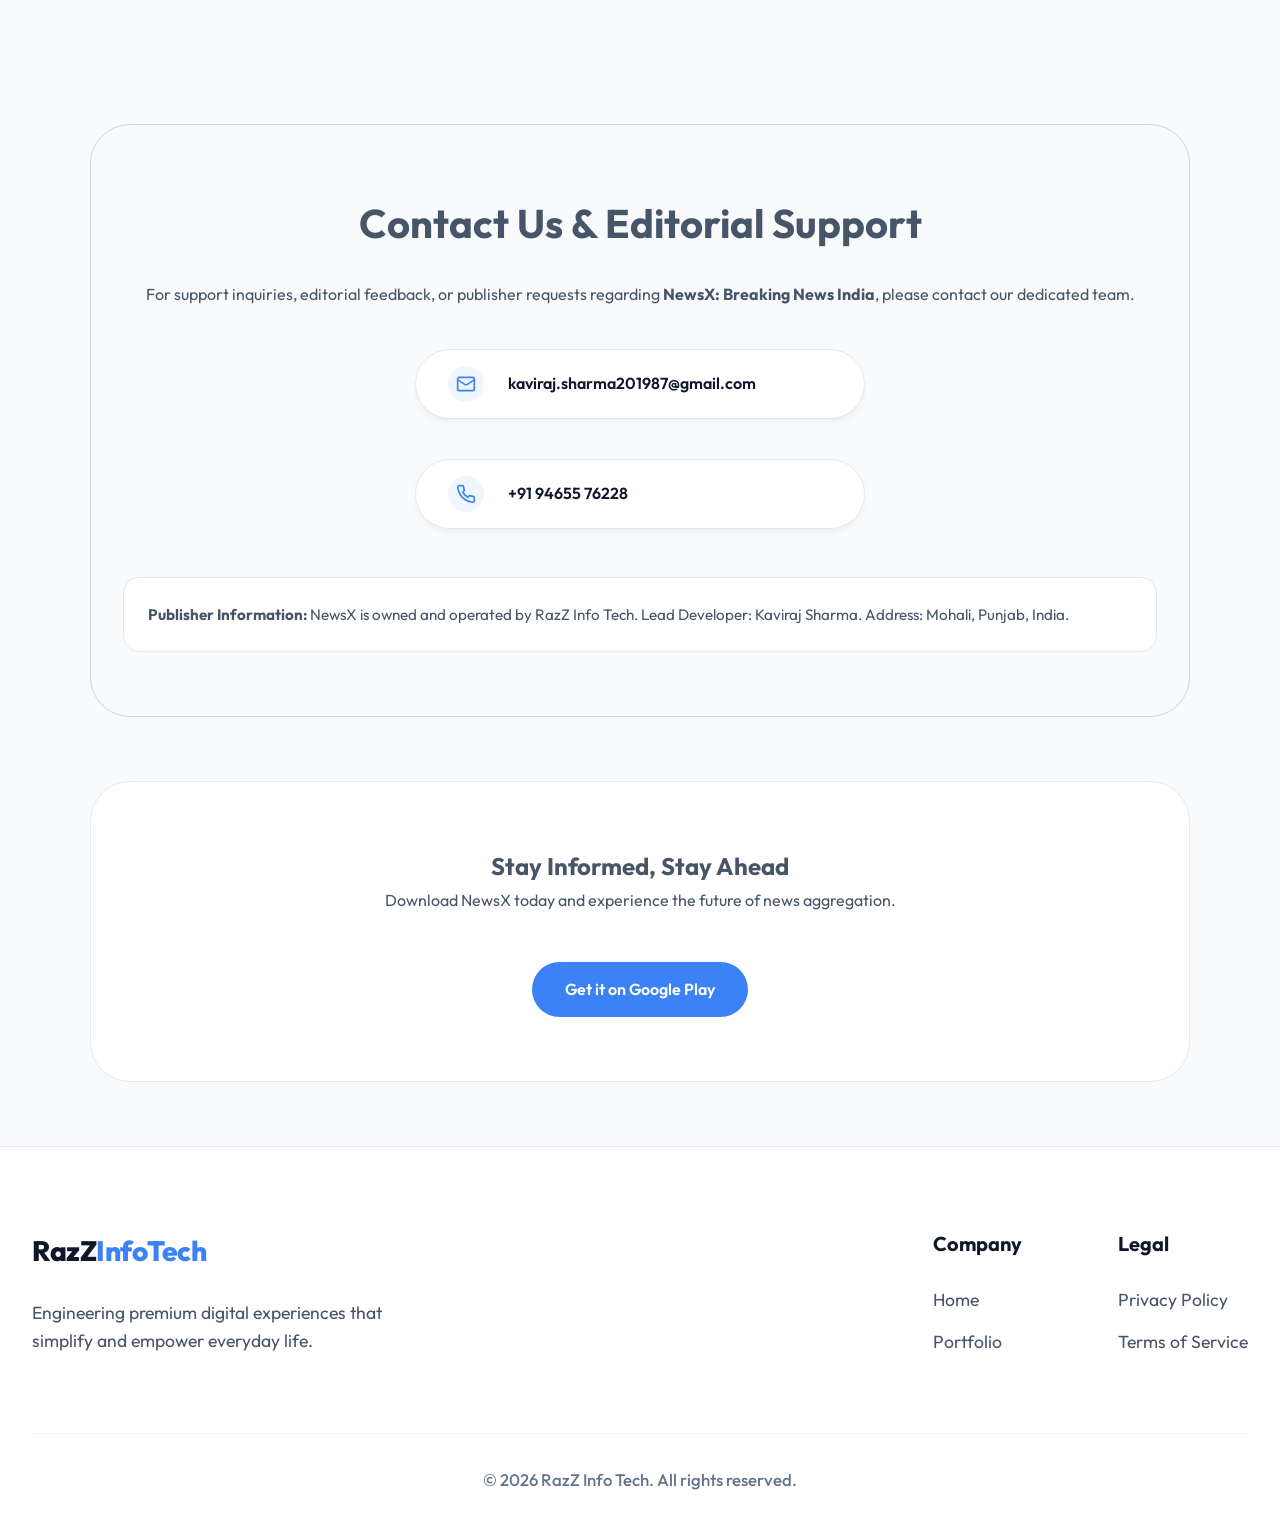
==== commit c7218ced: "Add files via upload" ====
--- a/newsx.html
+++ b/newsx.html
@@ -71,7 +71,7 @@
         <!-- Editorial & Contact Transparency Section (Mandatory for Google Play News Policy) -->
         <section id="support" class="app-cta-section animate-on-scroll" style="background: #f8fafc; border-color: #cbd5e1;">
             <div class="cta-content">
-                <h2 style="font-size: 2.5rem; margin-bottom: 1.5rem;">Editorial & Support</h2>
+                <h2 style="font-size: 2.5rem; margin-bottom: 1.5rem;">Contact Us & Editorial Support</h2>
                 <p style="margin-bottom: 2.5rem;">For support inquiries, editorial feedback, or publisher requests regarding <strong>NewsX: Breaking News India</strong>, please contact our dedicated team.</p>
                 
                 <div class="contact-methods" style="margin-bottom: 3rem;">
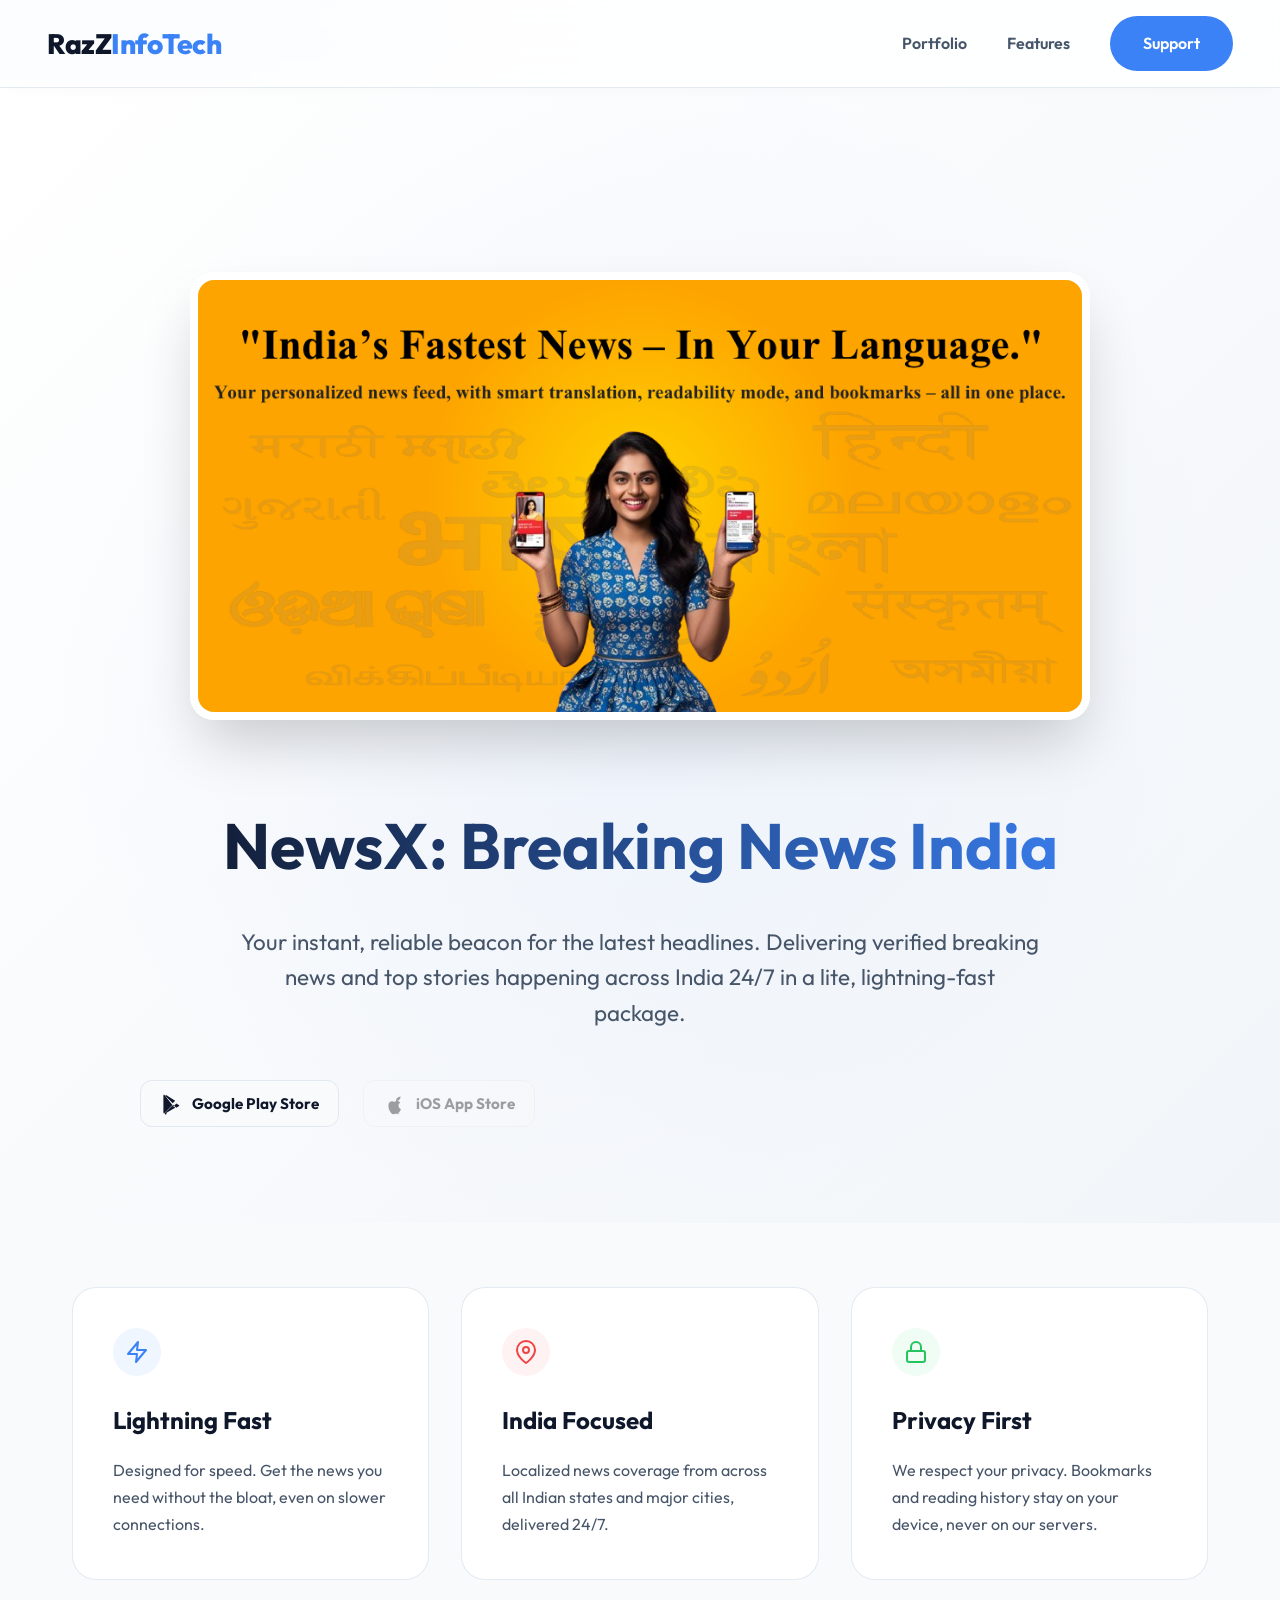
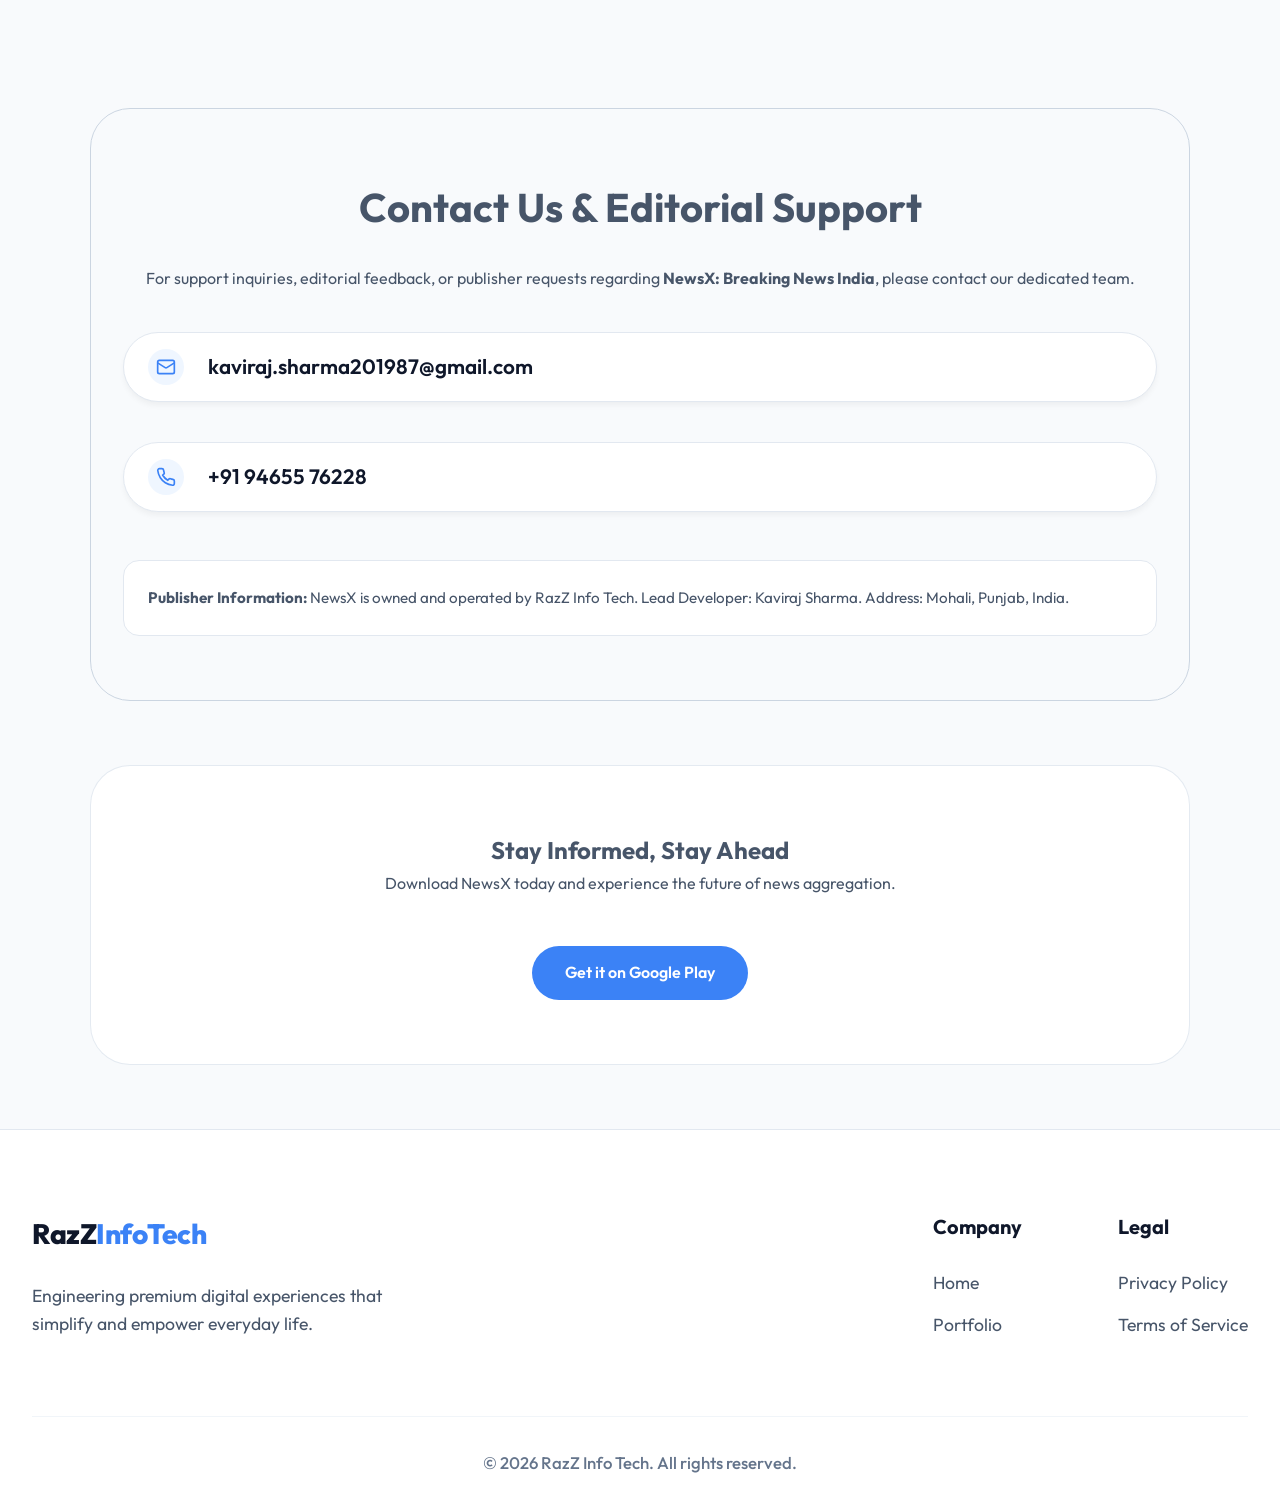
==== commit 7c3b9479: "Add files via upload" ====
--- a/newsx.html
+++ b/newsx.html
@@ -30,12 +30,12 @@
             <h1>NewsX: Breaking News India</h1>
             <p class="hero-desc">Your instant, reliable beacon for the latest headlines. Delivering verified breaking news and top stories happening across India 24/7 in a lite, lightning-fast package.</p>
             
-            <div class="hero-actions" style="justify-content: center;">
-                <a href="https://play.google.com/store/apps/details?id=com.kv.newsx.lite" target="_blank" class="store-btn" style="padding: 1rem 2rem; font-size: 1.1rem;">
+            <div class="hero-actions">
+                <a href="https://play.google.com/store/apps/details?id=com.kv.newsx.lite" target="_blank" class="store-btn">
                     <svg viewBox="0 0 24 24" width="24" height="24" fill="currentColor"><path d="M4 2.529C3.606 2.766 3.398 3.256 3.398 3.864v16.273c0 .607.208 1.098.602 1.334l.053.03 8.35-8.384v-.234L4.053 2.5l-.053.029zM12.923 12.39L16.28 15.75l2.457-1.393c.7-.393.7-1.042 0-1.436L16.28 11.53l-3.357 3.358v-2.498zm-8.23-9.176l8.03 8.046 2.454-2.46L6.5 3.37c-.7-.394-1.258-.066-1.258.742l-.55-1.018zM6.5 20.63l8.675-4.945-2.455-2.46-8.03 8.046.55 1.018c0 .808.56.113 1.26-.28z"/></svg>
                     Google Play Store
                 </a>
-                <a href="#" class="store-btn disabled" style="padding: 1rem 2rem; font-size: 1.1rem;">
+                <a href="#" class="store-btn disabled">
                     <svg viewBox="0 0 24 24" width="24" height="24" fill="currentColor"><path d="M16.365 21.442c-.528.252-1.291.688-2.094.688s-1.411-.328-2.527-.328c-1.144 0-1.802.34-2.556.34-.841 0-1.74-.528-2.465-1.57C5.034 18.156 3.659 13.916 4.978 11.08c.552-1.189 1.625-1.928 2.825-1.928 1.055 0 1.956.657 2.527.657.57 0 1.57-.743 2.888-.743 1.259 0 2.373.57 3.064 1.543-2.613 1.514-2.186 5.414.656 6.543-.585 1.5-1.682 3.125-2.738 4.258-.29.317-.61.644-1.026.832h.001zM11.972 9.088c-.143-2.484 2.14-4.57 4.542-4.685.257 2.427-2.14 4.885-4.542 4.685z"/></svg>
                     iOS App Store
                 </a>
@@ -75,13 +75,13 @@
                 <p style="margin-bottom: 2.5rem;">For support inquiries, editorial feedback, or publisher requests regarding <strong>NewsX: Breaking News India</strong>, please contact our dedicated team.</p>
                 
                 <div class="contact-methods" style="margin-bottom: 3rem;">
-                    <div class="contact-item" style="max-width: 450px; margin: 0 auto 1rem; padding: 1rem 2rem;">
+                    <div class="contact-item" style="margin: 0 auto 1rem; padding: 1rem 1.5rem; max-width: 100%;">
                         <div class="contact-icon" style="padding: 8px;"><svg width="20" height="20" viewBox="0 0 24 24" fill="none" stroke="currentColor" stroke-width="2"><rect width="20" height="16" x="2" y="4" rx="2"/><path d="m22 7-8.97 5.7a1.94 1.94 0 0 1-2.06 0L2 7"/></svg></div>
-                        <a href="mailto:kaviraj.sharma201987@gmail.com" style="font-size: 1rem;">kaviraj.sharma201987@gmail.com</a>
+                        <a href="mailto:kaviraj.sharma201987@gmail.com">kaviraj.sharma201987@gmail.com</a>
                     </div>
-                    <div class="contact-item" style="max-width: 450px; margin: 0 auto; padding: 1rem 2rem;">
+                    <div class="contact-item" style="margin: 0 auto; padding: 1rem 1.5rem; max-width: 100%;">
                         <div class="contact-icon" style="padding: 8px;"><svg width="20" height="20" viewBox="0 0 24 24" fill="none" stroke="currentColor" stroke-width="2"><path d="M22 16.92v3a2 2 0 0 1-2.18 2 19.79 19.79 0 0 1-8.63-3.07 19.5 19.5 0 0 1-6-6 19.79 19.79 0 0 1-3.07-8.67A2 2 0 0 1 4.11 2h3a2 2 0 0 1 2 1.72 12.84 12.84 0 0 0 .7 2.81 2 2 0 0 1-.45 2.11L8.09 9.91a16 16 0 0 0 6 6l1.27-1.27a2 2 0 0 1 2.11-.45 12.84 12.84 0 0 0 2.81.7A2 2 0 0 1 22 16.92z"/></svg></div>
-                        <a href="tel:+919465576228" style="font-size: 1rem;">+91 94655 76228</a>
+                        <a href="tel:+919465576228">+91 94655 76228</a>
                     </div>
                 </div>
 
--- a/styles.css
+++ b/styles.css
@@ -726,7 +726,7 @@
 
 .feature-grid {
     display: grid;
-    grid-template-columns: repeat(auto-fit, minmax(300px, 1fr));
+    grid-template-columns: repeat(auto-fit, minmax(280px, 1fr)); /* Slightly smaller min-width */
     gap: 2rem;
     padding: 4rem 2rem;
     max-width: 1200px;
@@ -778,5 +778,30 @@
         padding: 3rem 1.5rem;
         width: calc(100% - 2rem);
     }
-    .app-cta-section h2 { font-size: 2.2rem; }
-}
+    .app-cta-section h2 { font-size: 2.2rem; line-height: 1.2; }
+    
+    .hero-actions {
+        flex-direction: column;
+        gap: 1rem;
+        width: 100%;
+        max-width: 300px;
+        margin: 0 auto;
+    }
+    .store-btn {
+        width: 100%;
+        justify-content: center;
+    }
+}
+
+/* Responsive Contact Details */
+.contact-item a {
+    display: block;
+    word-break: break-all;
+    overflow-wrap: anywhere;
+}
+
+@media (max-width: 480px) {
+    .app-hero h1 { font-size: 2.2rem; }
+    .hero-desc { font-size: 1rem; }
+    .app-cta-section h2 { font-size: 1.8rem; }
+}
